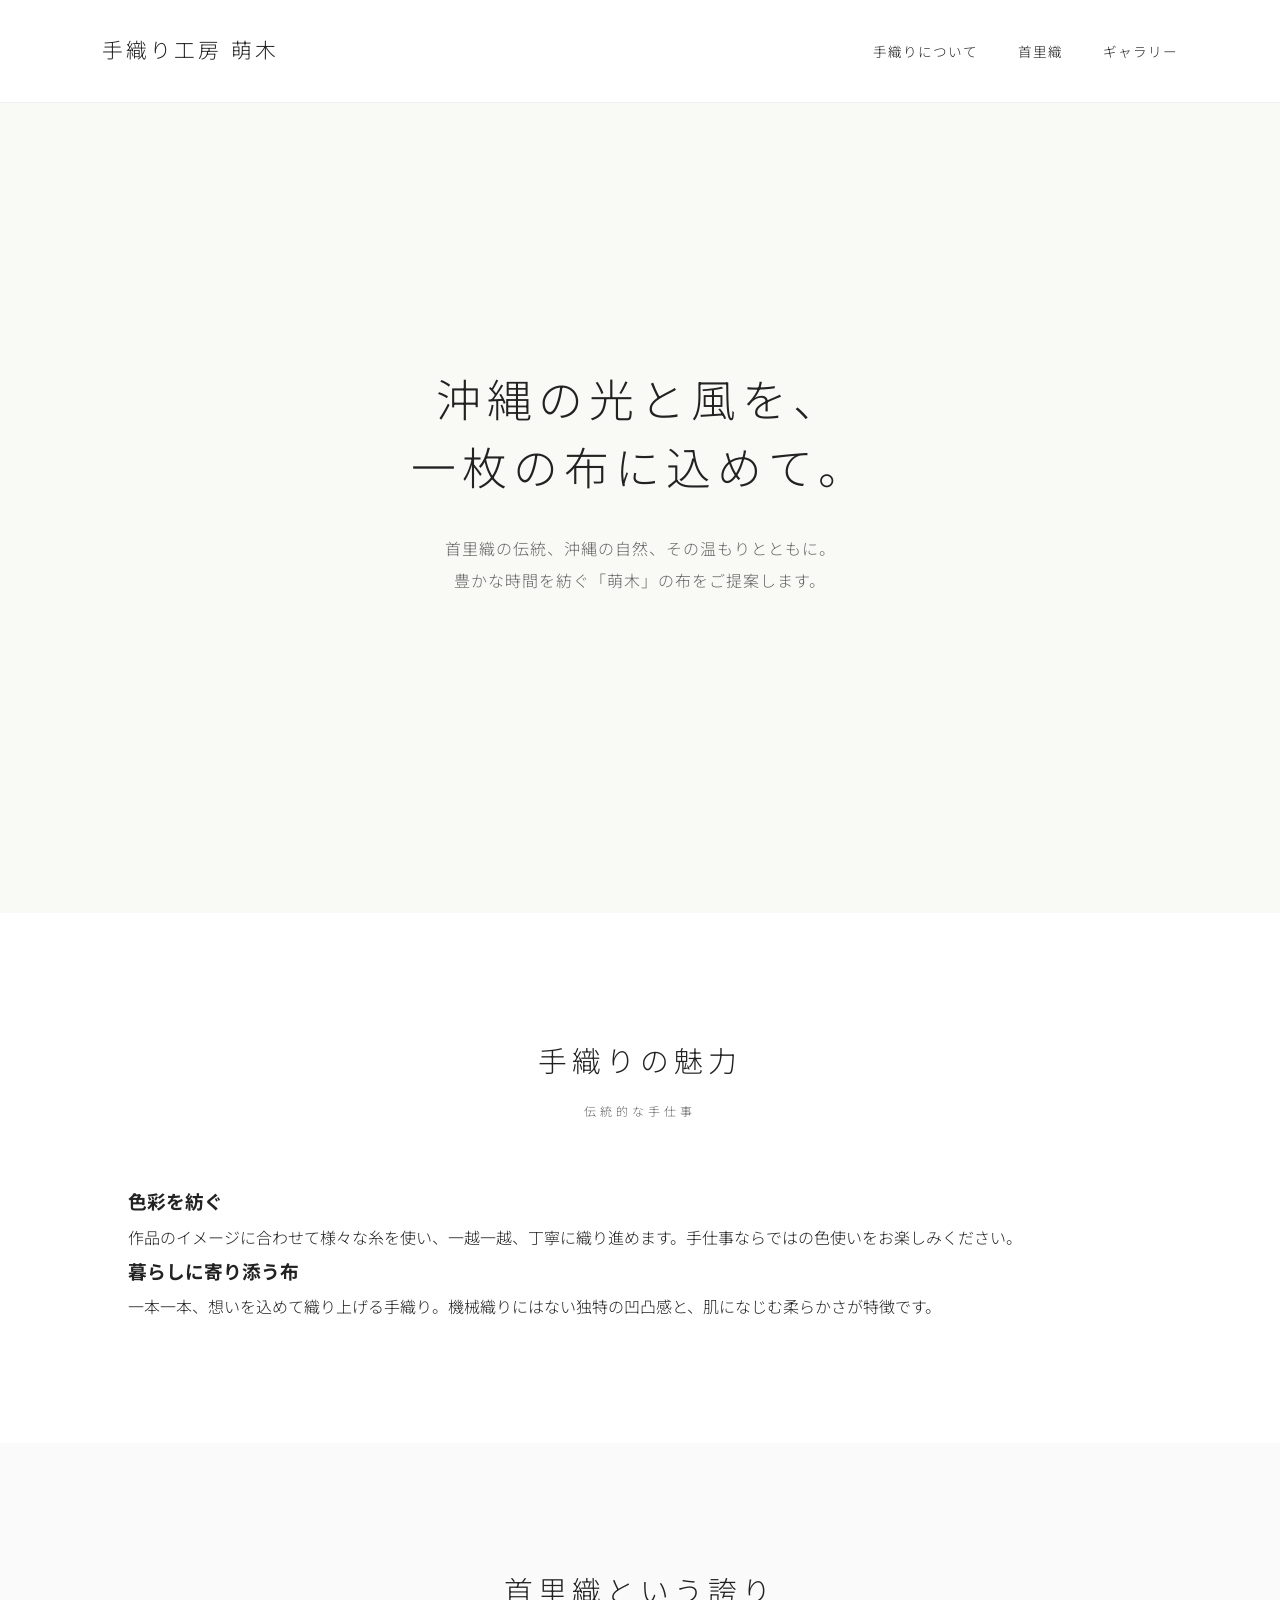
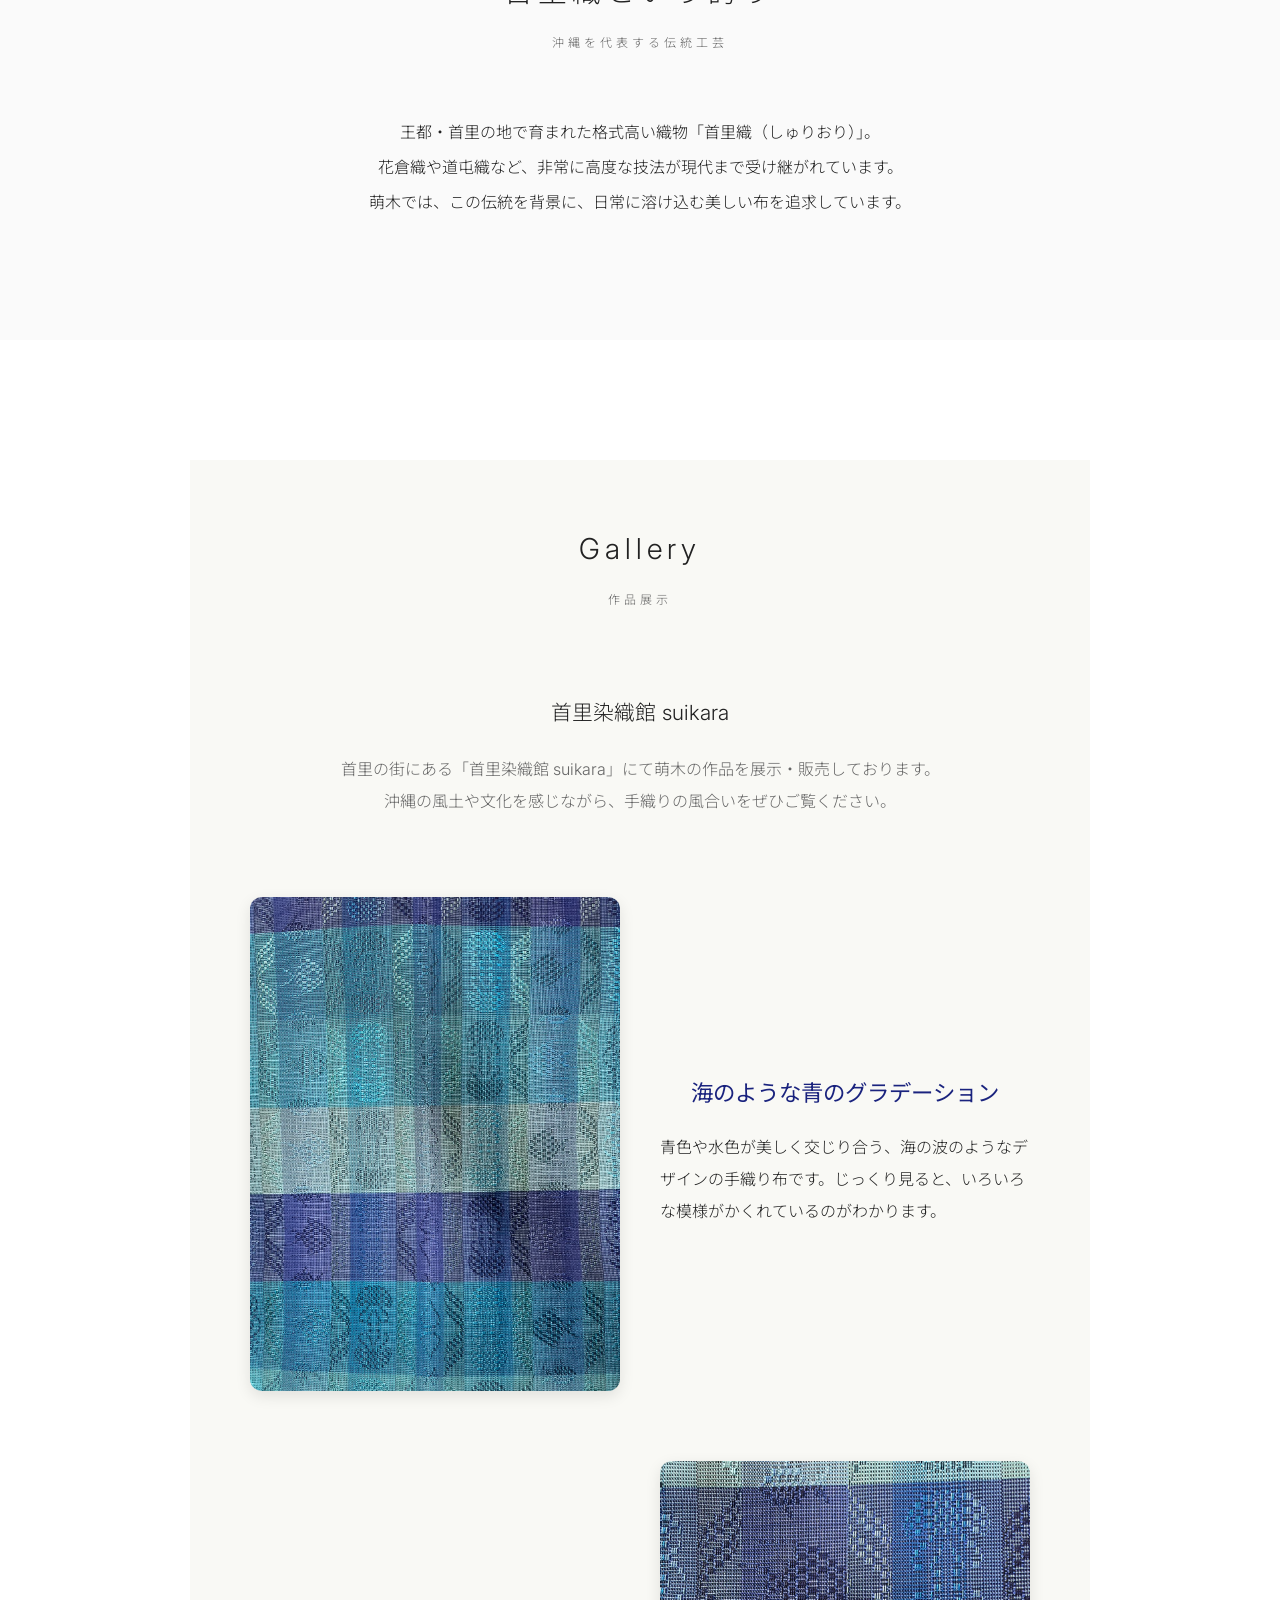
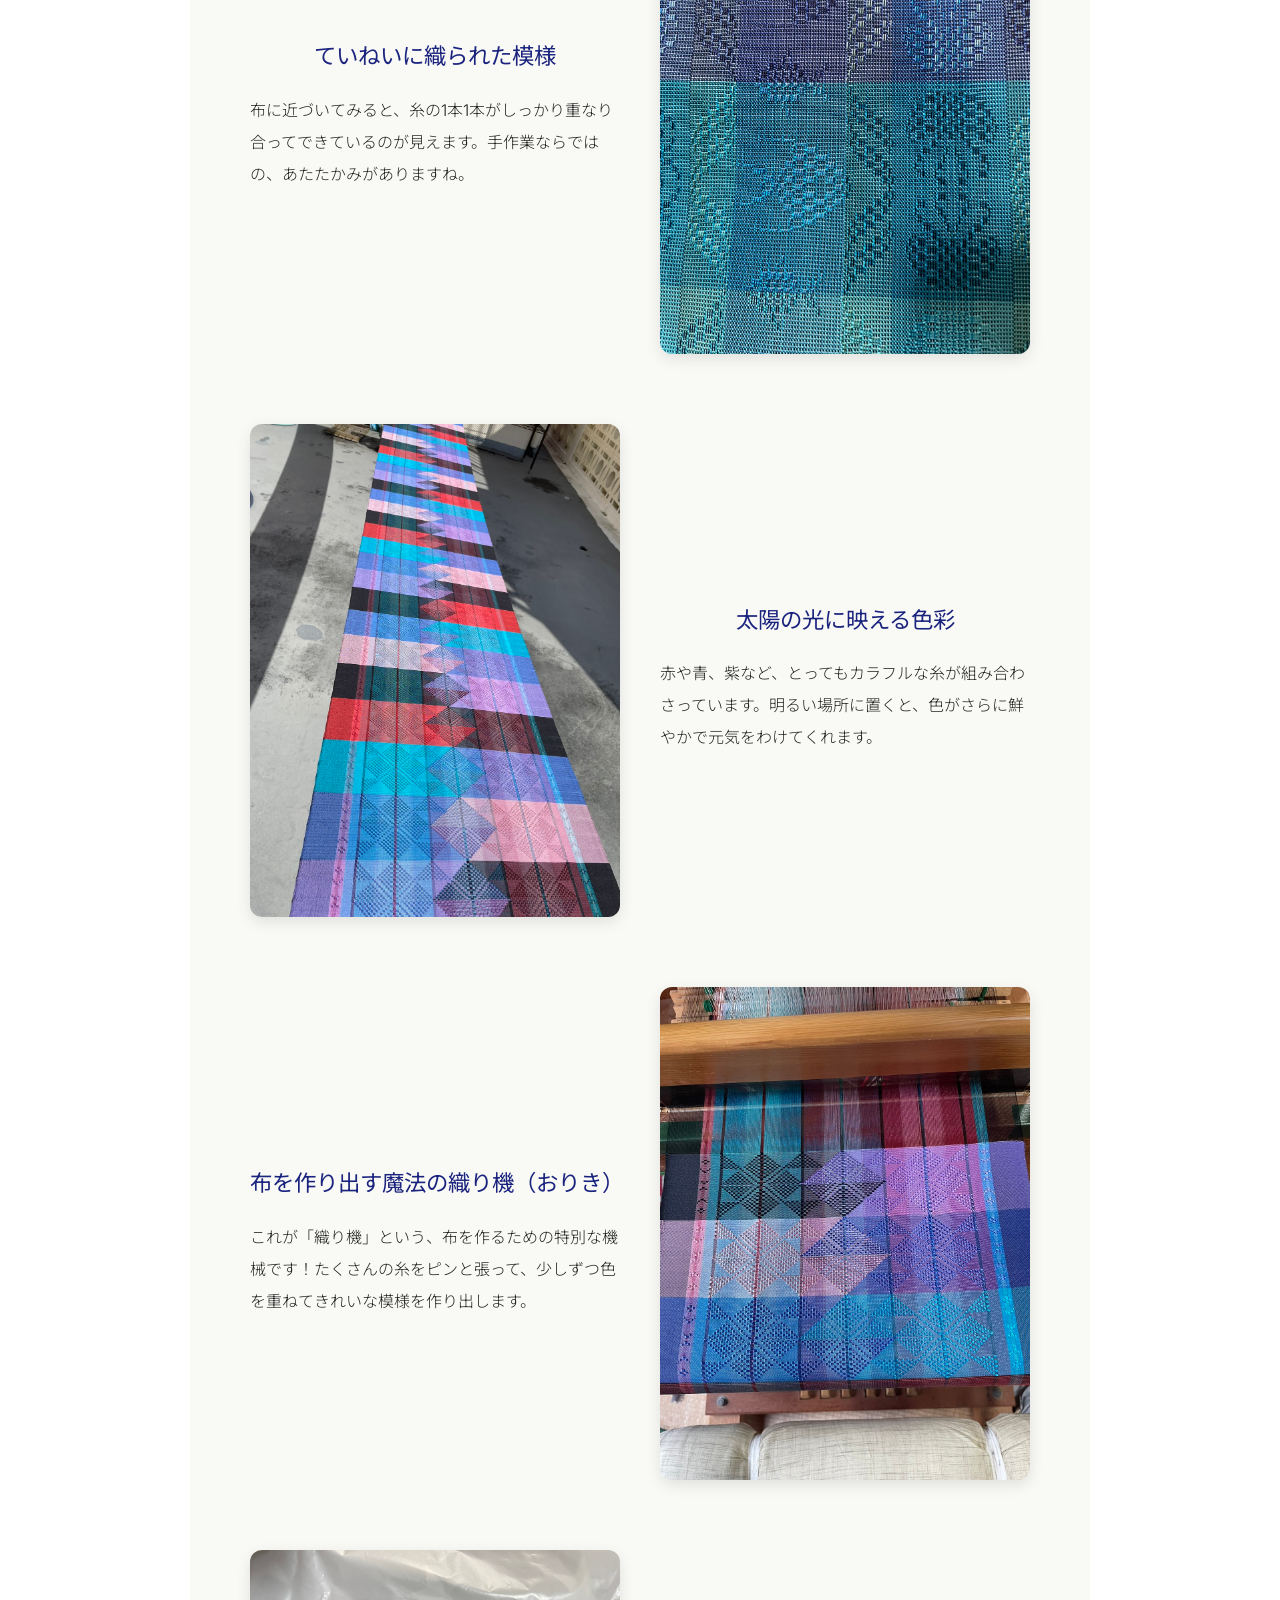
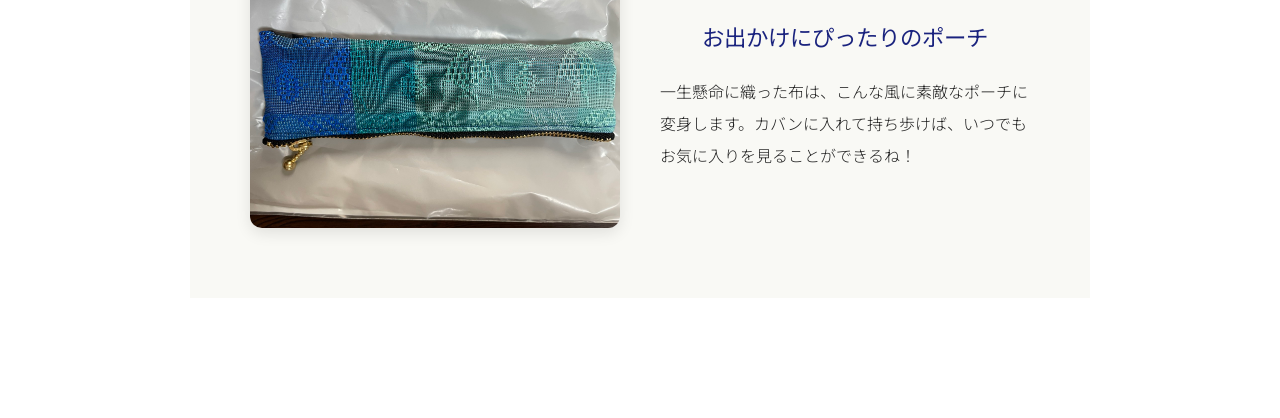
==== index.html @ 2a78a4dc "first commit" ====
<!DOCTYPE html>
<html lang="ja">
<head>
    <meta charset="UTF-8">
    <meta name="viewport" content="width=device-width, initial-scale=1.0">
    <title>手織り工房萌木 | 首里織の伝統を、現代の暮らしへ</title>
    <!-- Google Fonts からオシャレなフォントを読み込んでいます -->
    <link href="https://fonts.googleapis.com/css2?family=Inter:wght@300;400&family=Noto+Sans+JP:wght@300;400&display=swap" rel="stylesheet">
    <!-- デザインを決める CSS ファイルを読み込んでいます -->
    <link rel="stylesheet" href="style.css">
</head>
<body>

    <!-- ヘッダー：ロゴとナビゲーションメニュー -->
    <header>
        <div class="logo">手織り工房 萌木</div>
        <nav>
            <ul>
                <li><a href="#about">手織りについて</a></li>
                <li><a href="#techniques">首里織</a></li>
                <li><a href="#shop">ギャラリー</a></li>
            </ul>
        </nav>
    </header>

    <main>
        <!-- ヒーローエリア：トップの見せ場です -->
        <section class="hero">
            <div class="hero-content fade-in">
                <h1>沖縄の光と風を、<br>一枚の布に込めて。</h1>
                <p>首里織の伝統、沖縄の自然、その温もりとともに。<br>
                   豊かな時間を紡ぐ「萌木」の布をご提案します。</p>

            </div>
        </section>

        <!-- 手織りの魅力についてのセクション -->
        <section id="about" class="about">
            <h2 class="fade-in">手織りの魅力</h2>
            <p class="subtitle fade-in">伝統的な手仕事</p>
            <div class="about-grid fade-in">
                <div class="about-item">
                    <h3>色彩を紡ぐ</h3>
                    <p>作品のイメージに合わせて様々な糸を使い、一越一越、丁寧に織り進めます。手仕事ならではの色使いをお楽しみください。</p>
                </div>
                <div class="about-item">
                    <h3>暮らしに寄り添う布</h3>
                    <p>一本一本、想いを込めて織り上げる手織り。機械織りにはない独特の凹凸感と、肌になじむ柔らかさが特徴です。</p>
                </div>
            </div>
        </section>

        <!-- 首里織（しゅりおり）についての紹介 -->
        <section id="techniques" class="techniques">
            <div class="tech-content fade-in">
                <h2>首里織という誇り</h2>
                <p class="subtitle">沖縄を代表する伝統工芸</p>
                <div class="tech-desc">
                    <p>王都・首里の地で育まれた格式高い織物「首里織（しゅりおり）」。<br>
                       花倉織や道屯織など、非常に高度な技法が現代まで受け継がれています。<br>
                       萌木では、この伝統を背景に、日常に溶け込む美しい布を追求しています。</p>
                </div>
            </div>
        </section>

        <!-- 展示紹介（suikara の案内） -->
        <section id="shop" class="shop">
            <div class="shop-card">
                <h2 class="fade-in">Gallery</h2>
                <p class="subtitle fade-in">作品展示</p>
                <div class="shop-simple fade-in">
                    <h3>首里染織館 suikara</h3>
                    <p>首里の街にある「首里染織館 suikara」にて萌木の作品を展示・販売しております。沖縄の風土や文化を感じながら、手織りの風合いをぜひご覧ください。</p>
                </div>
                
                <!-- ここからが市松模様（互い違い）の写真と文章のコーナーです -->
                <div class="checker-gallery">
                    
                    <!-- 1つ目：写真が左、文章が右 -->
                    <div class="checker-row fade-in">
                        <div class="checker-img">
                            <img src="images/photo1.jpg" alt="青と紫の手織りの布">
                        </div>
                        <div class="checker-text">
                            <h3>海のような青のグラデーション</h3>
                            <p>青色や水色が美しく交じり合う、海の波のようなデザインの手織り布です。じっくり見ると、いろいろな模様がかくれているのがわかります。</p>
                        </div>
                    </div>

                    <!-- 2つ目：文章が左、写真が右 -->
                    <div class="checker-row reverse fade-in">
                        <div class="checker-img">
                            <img src="images/photo2.jpg" alt="丁寧に織られた青い布の模様">
                        </div>
                        <div class="checker-text">
                            <h3>ていねいに織られた模様</h3>
                            <p>布に近づいてみると、糸の1本1本がしっかり重なり合ってできているのが見えます。手作業ならではの、あたたかみがありますね。</p>
                        </div>
                    </div>

                    <!-- 3つ目：写真が左、文章が右 -->
                    <div class="checker-row fade-in">
                        <div class="checker-img">
                            <img src="images/photo3.jpg" alt="カラフルな手織りの布">
                        </div>
                        <div class="checker-text">
                            <h3>太陽の光に映える色彩</h3>
                            <p>赤や青、紫など、とってもカラフルな糸が組み合わさっています。明るい場所に置くと、色がさらに鮮やかで元気をわけてくれます。</p>
                        </div>
                    </div>

                    <!-- 4つ目：文章が左、写真が右 -->
                    <div class="checker-row reverse fade-in">
                        <div class="checker-img">
                            <img src="images/photo4.jpg" alt="織り機で布を織る様子">
                        </div>
                        <div class="checker-text">
                            <h3>布を作り出す魔法の織り機（おりき）</h3>
                            <p>これが「織り機」という、布を作るための特別な機械です！たくさんの糸をピンと張って、少しずつ色を重ねてきれいな模様を作り出します。</p>
                        </div>
                    </div>

                    <!-- 5つ目：写真が左、文章が右 -->
                    <div class="checker-row fade-in">
                        <div class="checker-img">
                            <img src="images/photo5.jpg" alt="手織り布で作ったポーチ">
                        </div>
                        <div class="checker-text">
                            <h3>お出かけにぴったりのポーチ</h3>
                            <p>一生懸命に織った布は、こんな風に素敵なポーチに変身します。カバンに入れて持ち歩けば、いつでもお気に入りを見ることができるね！</p>
                        </div>
                    </div>

                </div>
            </div>
        </section>


    </main>

    <!-- スクロールしたときにフワッと出すための魔法のプログラム -->
    <script>
        // ページが読み込まれたら準備スタート
        document.addEventListener('DOMContentLoaded', function() {
            // フワッと出したいものを全部探しておく
            const fadeElements = document.querySelectorAll('.fade-in');

            // 画面の中に入ってきたかどうかを見張る「監視係（かんしがかり）」を作ります
            const observer = new IntersectionObserver((entries) => {
                entries.forEach(entry => {
                    // もし画面の中に入ってきたら
                    if (entry.isIntersecting) {
                        // 「is-visible（見えたよ！）」という目印をつけます
                        entry.target.classList.add('is-visible');
                        // 一度見えたら、もう監視しなくていいのでお休みにします
                        observer.unobserve(entry.target);
                    }
                });
            }, {
                // 画面の下から少し顔を出したくらいでフワッと出るように調整しています
                threshold: 0.1,
                rootMargin: "0px 0px -50px 0px"
            });

            // 探しておいたフワッと出したいもの全部に、監視係をつけます
            fadeElements.forEach(element => {
                observer.observe(element);
            });
        });
    </script>
</body>
</html>
---- style.css ----
/* 
   style.css: デザインを決めるファイルです。
*/

:root {
    --primary-white: #ffffff;
    --sand-beige: #f9f9f5;
    --accent-indigo: #1a237e;
    --text-main: #222222;
    --text-light: #666666;
}

* {
    margin: 0;
    padding: 0;
    box-sizing: border-box;
}

body {
    font-family: 'Inter', 'Noto Sans JP', sans-serif;
    font-weight: 300;
    line-height: 2.0;
    color: var(--text-main);
    background-color: var(--primary-white);
}

/* ヘッダー */
header {
    display: flex;
    justify-content: space-between;
    align-items: center;
    padding: 30px 8%;
    position: sticky;
    top: 0;
    background-color: rgba(255, 255, 255, 0.95);
    backdrop-filter: blur(15px);
    z-index: 100;
    border-bottom: 1px solid #f0f0f0;
}

.logo {
    font-size: 1.3rem;
    font-weight: 300;
    letter-spacing: 3px;
    color: var(--text-main);
}

nav ul {
    display: flex;
    list-style: none;
}

nav ul li {
    margin-left: 40px;
}

nav ul li a {
    text-decoration: none;
    color: var(--text-main);
    font-size: 0.85rem;
    letter-spacing: 1px;
    transition: all 0.3s;
}

nav ul li a:hover {
    color: var(--accent-indigo);
    opacity: 0.6;
}

/* 各セクション */
section {
    padding: 120px 10%;
}

h2 {
    font-size: 1.8rem;
    text-align: center;
    font-weight: 300;
    letter-spacing: 5px;
    margin-bottom: 10px;
}

.subtitle {
    text-align: center;
    color: var(--text-light);
    font-size: 0.75rem;
    text-transform: uppercase;
    letter-spacing: 4px;
    margin-bottom: 60px;
}

/* ヒーローエリア */
.hero {
    height: 90vh;
    display: flex;
    align-items: center;
    justify-content: center;
    background-color: var(--sand-beige);
    text-align: center;
}

.hero h1 {
    font-size: 2.8rem;
    font-weight: 300;
    margin-bottom: 30px;
    letter-spacing: 6px;
    line-height: 1.5;
}

.hero p {
    font-size: 1rem;
    color: var(--text-light);
    margin-bottom: 50px;
    letter-spacing: 1px;
}

.btn {
    display: inline-block;
    padding: 15px 40px;
    border: 1px solid var(--text-main);
    color: var(--text-main);
    text-decoration: none;
    font-size: 0.8rem;
    letter-spacing: 2px;
    transition: all 0.4s;
}

.btn:hover {
    background-color: var(--text-main);
    color: white;
}

/* 首里織コーナー */
.techniques {
    background-color: #fafafa;
    text-align: center;
}

.tech-desc {
    max-width: 800px;
    margin: 0 auto;
    font-size: 1rem;
    line-height: 2.2;
}

/* ショップコーナー（シンプル版） */
.shop-card {
    background-color: var(--sand-beige);
    padding: 60px;
    text-align: center;
    max-width: 900px;
    margin: 0 auto; /* 中央寄せにします */
}

.shop-simple {
    margin-top: 30px;
    padding: 20px;
}

.shop-simple h3 {
    font-weight: 300;
    margin-bottom: 20px;
    font-size: 1.3rem;
}

.shop-simple p {
    font-size: 1rem;
    color: var(--text-light);
    max-width: 600px;
    margin: 0 auto;
}

/* 市松模様（互い違い）ギャラリーのルール */
.checker-gallery {
    display: flex;
    flex-direction: column; /* 縦に並べていきます */
    gap: 60px; /* それぞれの段の間に広めのすき間をあけます */
    margin-top: 60px;
}

/* 1段（写真と文章のセット）のルール */
.checker-row {
    display: flex;
    align-items: center; /* 高さを真ん中にそろえます */
    gap: 40px; /* 写真と文章の間のすき間です */
}

/* 逆向き（文章が左、写真が右）にするルール */
.checker-row.reverse {
    flex-direction: row-reverse;
}

/* 写真と文章を入れる箱の大きさ（半分ずつ） */
.checker-img, .checker-text {
    flex: 1; 
}

/* 写真自体のルール */
.checker-img img {
    width: 100%; /* 箱の幅いっぱいに広げます */
    height: auto;
    border-radius: 12px; /* 少し丸みをつけて優しい感じにします */
    box-shadow: 0 5px 15px rgba(0,0,0,0.1); /* ふんわりとした影をつけます */
    /* ※大きく動くアクションはやめて、落ち着いた見た目にしました */
}

/* 文章のタイトルのルール */
.checker-text h3 {
    font-size: 1.4rem;
    font-weight: 400;
    margin-bottom: 15px;
    color: var(--accent-indigo); /* タイトルは少し青色にします */
}

/* 文章の中身のルール */
.checker-text p {
    font-size: 1rem;
    line-height: 2.0; /* 行と行の間を広くして読みやすくします */
    text-align: left; /* 文章を左側にきちんとそろえます */
}

/* レスポンシブ設計 */
@media screen and (max-width: 768px) {
    header {
        padding: 20px;
        flex-direction: column;
    }

    nav ul {
        margin-top: 15px;
    }

    nav ul li {
        margin: 0 10px;
    }

    .hero h1 {
        font-size: 1.8rem;
    }

    section {
        padding: 70px 5%;
    }

    /* スマホ画面では横並びをやめて、縦一列に並べ直します */
    .checker-row, .checker-row.reverse {
        flex-direction: column;
        gap: 20px;
    }
}

/* フッター */
footer {
    text-align: center;
    padding: 60px;
    font-size: 0.75rem;
    letter-spacing: 1px;
    color: var(--text-light);
    border-top: 1px solid #f0f0f0;
}

/* =========================================
   フワッと出てくる魔法のルール
========================================= */
.fade-in {
    opacity: 0; /* 最初は透明（見えない状態）にしておきます */
    transform: translateY(30px); /* 少し下の方にずらしておきます */
    transition: opacity 0.5s ease-out, transform 0.5s ease-out; /* 0.5秒かけてスッと変化させるルールです */
}

/* 画面に入って「見えたよ！」の目印がついたときのルール */
.fade-in.is-visible {
    opacity: 1; /* はっきりと見えるようにします */
    transform: translateY(0); /* 元の正しい位置に戻します */
}
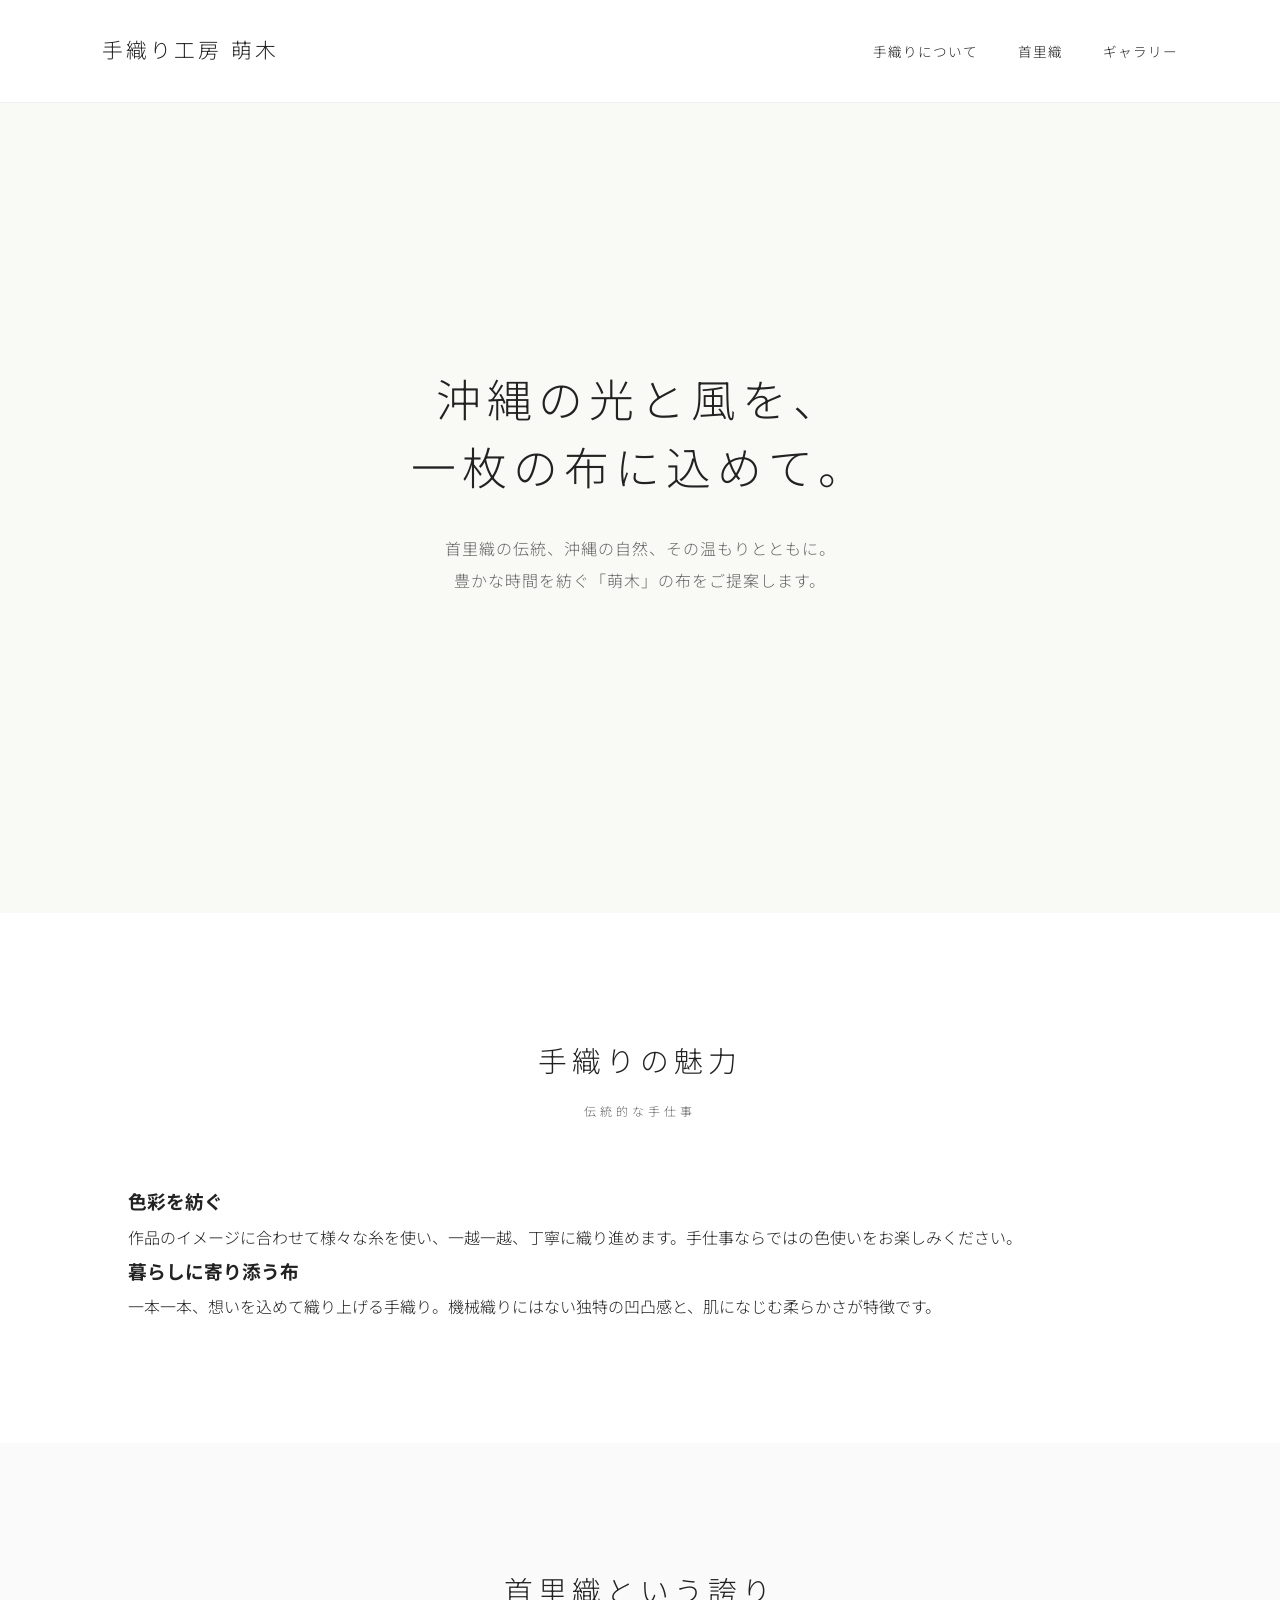
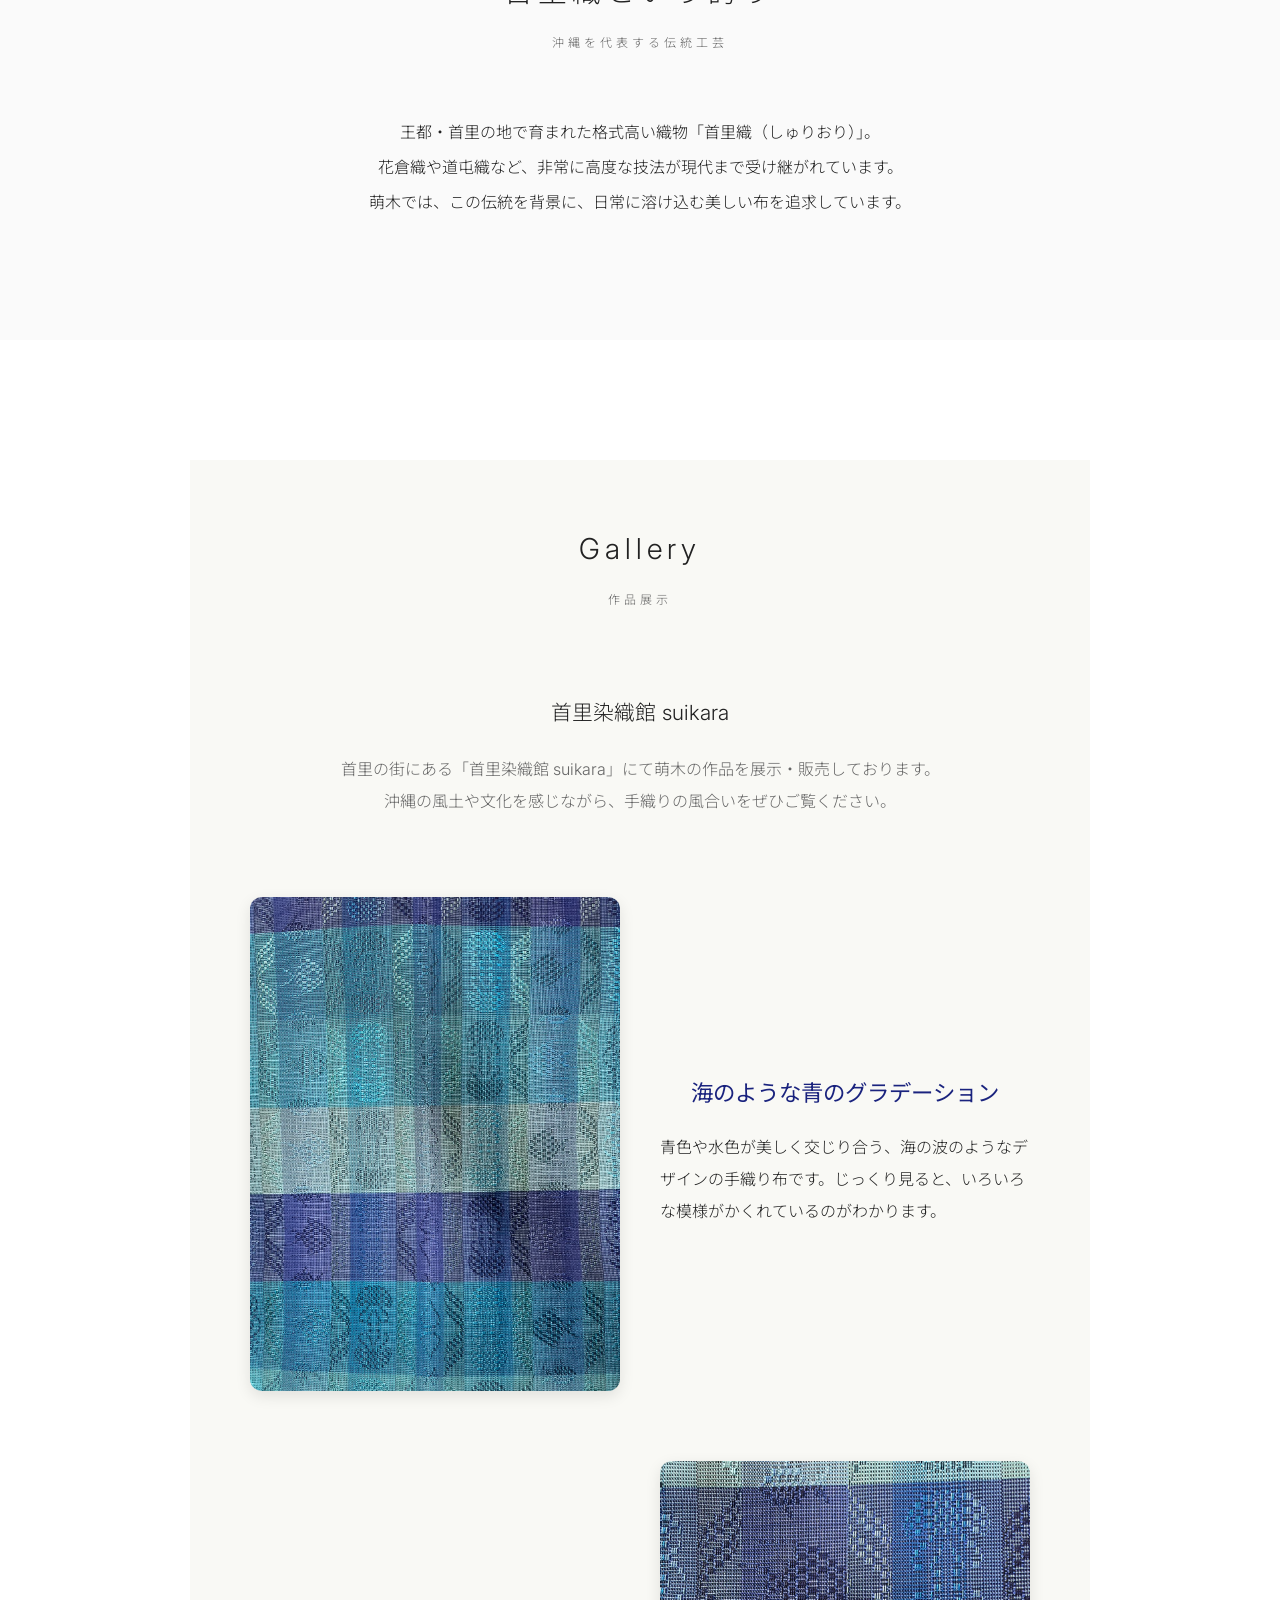
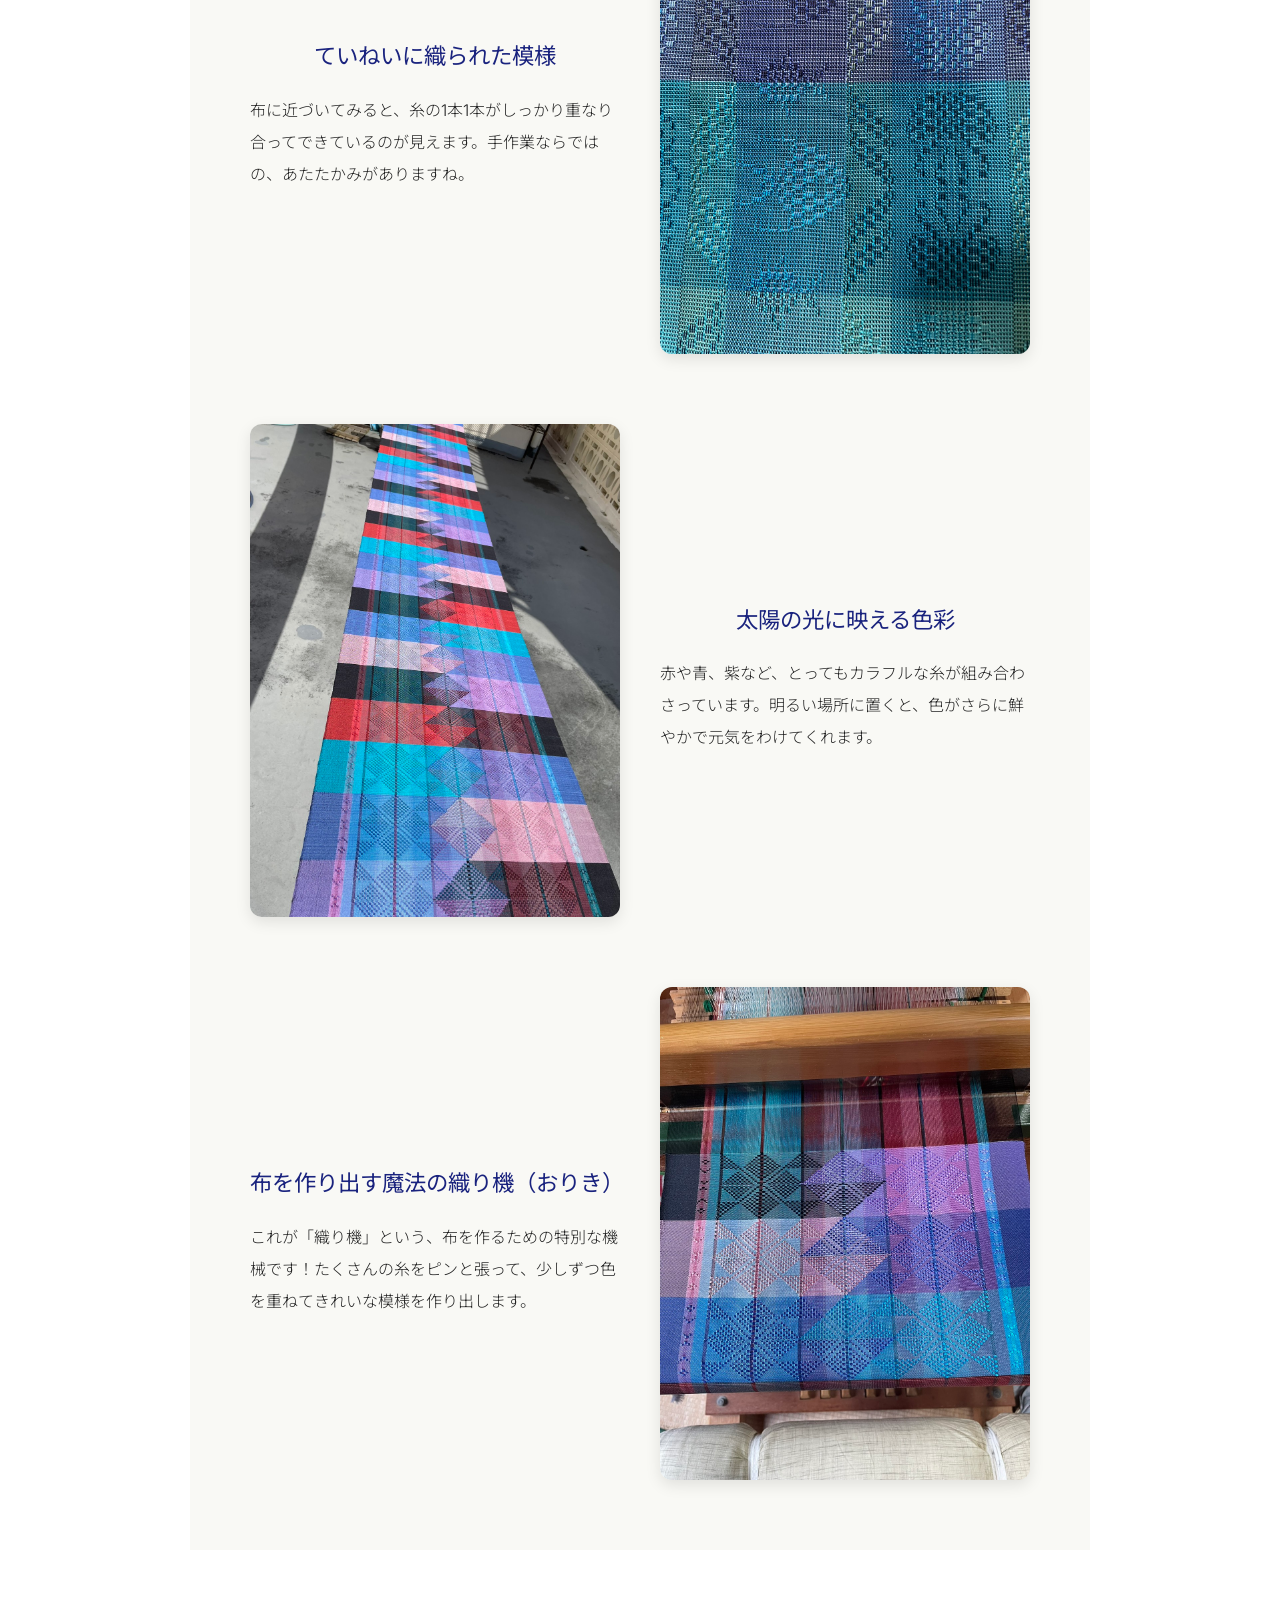
==== commit 7f810547: "a" ====
--- a/index.html
+++ b/index.html
@@ -119,22 +119,9 @@
                             <p>これが「織り機」という、布を作るための特別な機械です！たくさんの糸をピンと張って、少しずつ色を重ねてきれいな模様を作り出します。</p>
                         </div>
                     </div>
-
-                    <!-- 5つ目：写真が左、文章が右 -->
-                    <div class="checker-row fade-in">
-                        <div class="checker-img">
-                            <img src="images/photo5.jpg" alt="手織り布で作ったポーチ">
-                        </div>
-                        <div class="checker-text">
-                            <h3>お出かけにぴったりのポーチ</h3>
-                            <p>一生懸命に織った布は、こんな風に素敵なポーチに変身します。カバンに入れて持ち歩けば、いつでもお気に入りを見ることができるね！</p>
-                        </div>
-                    </div>
-
                 </div>
             </div>
         </section>
-
 
     </main>
 
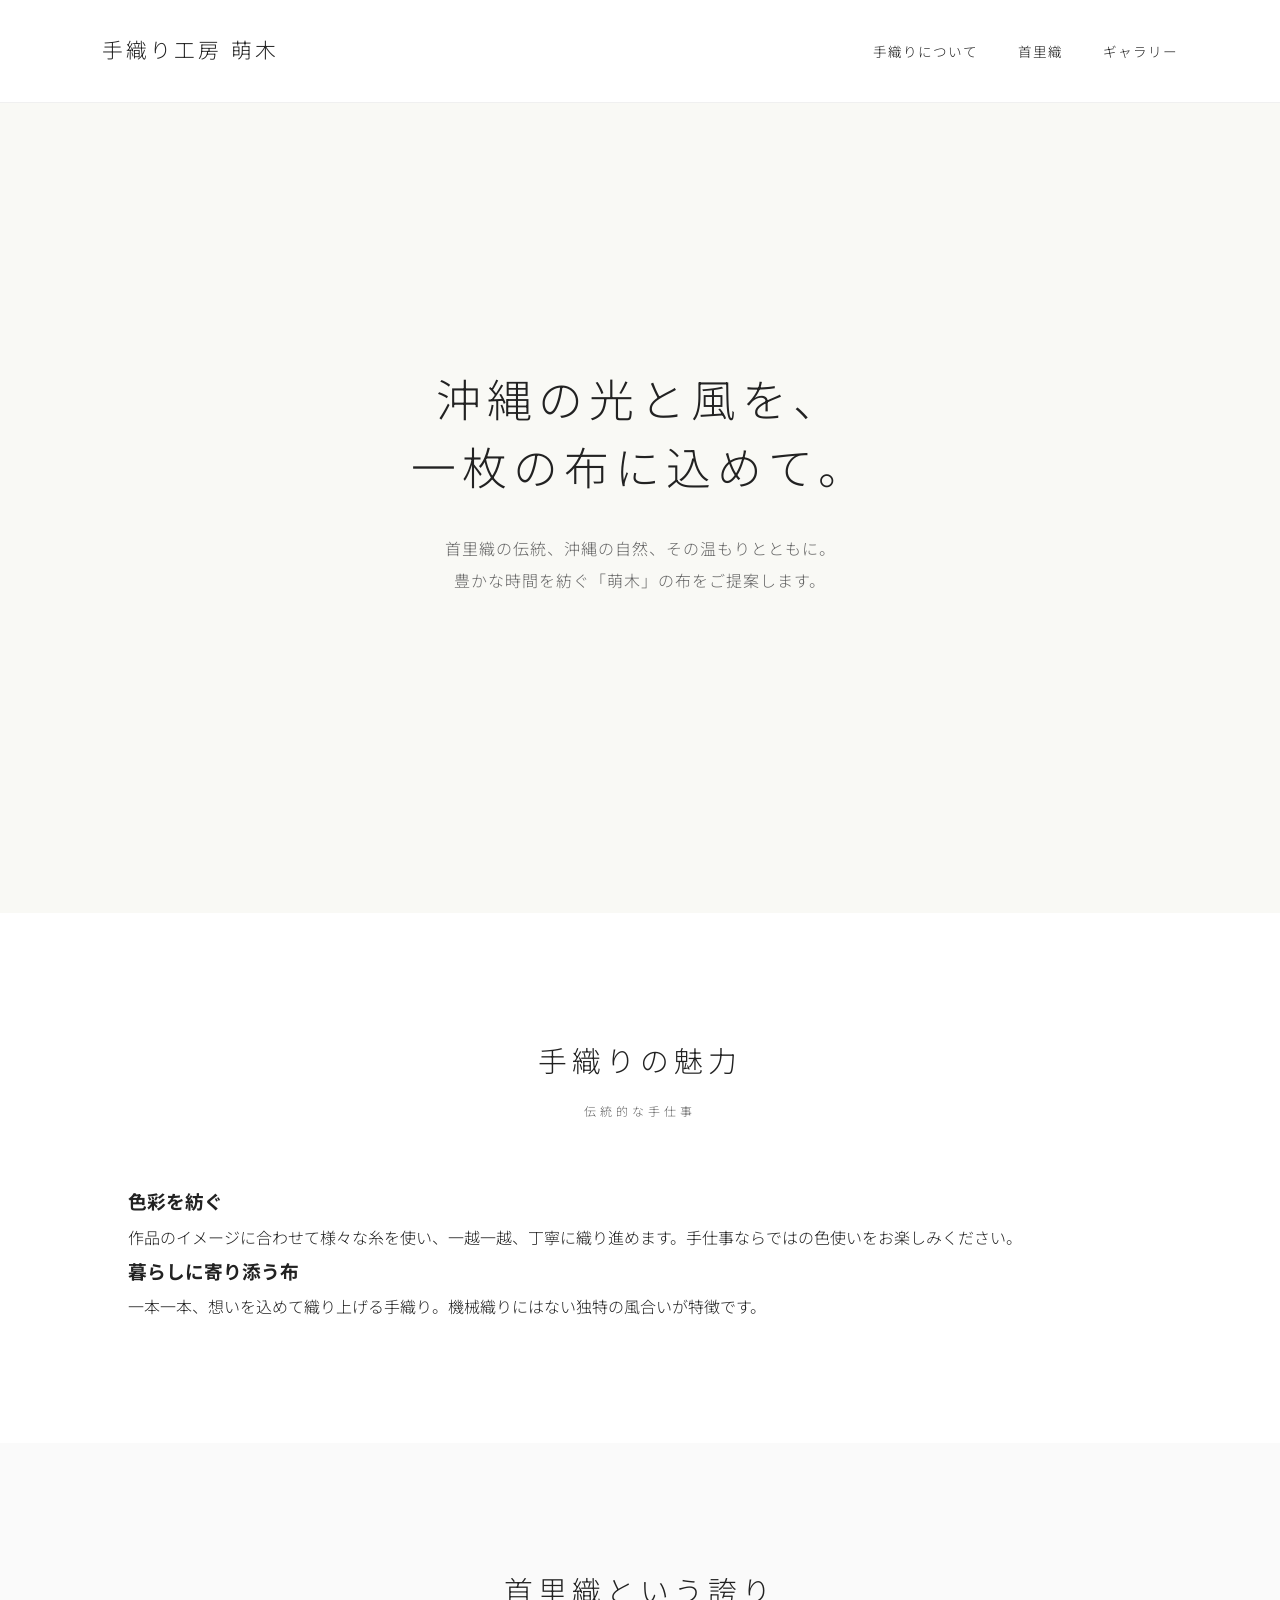
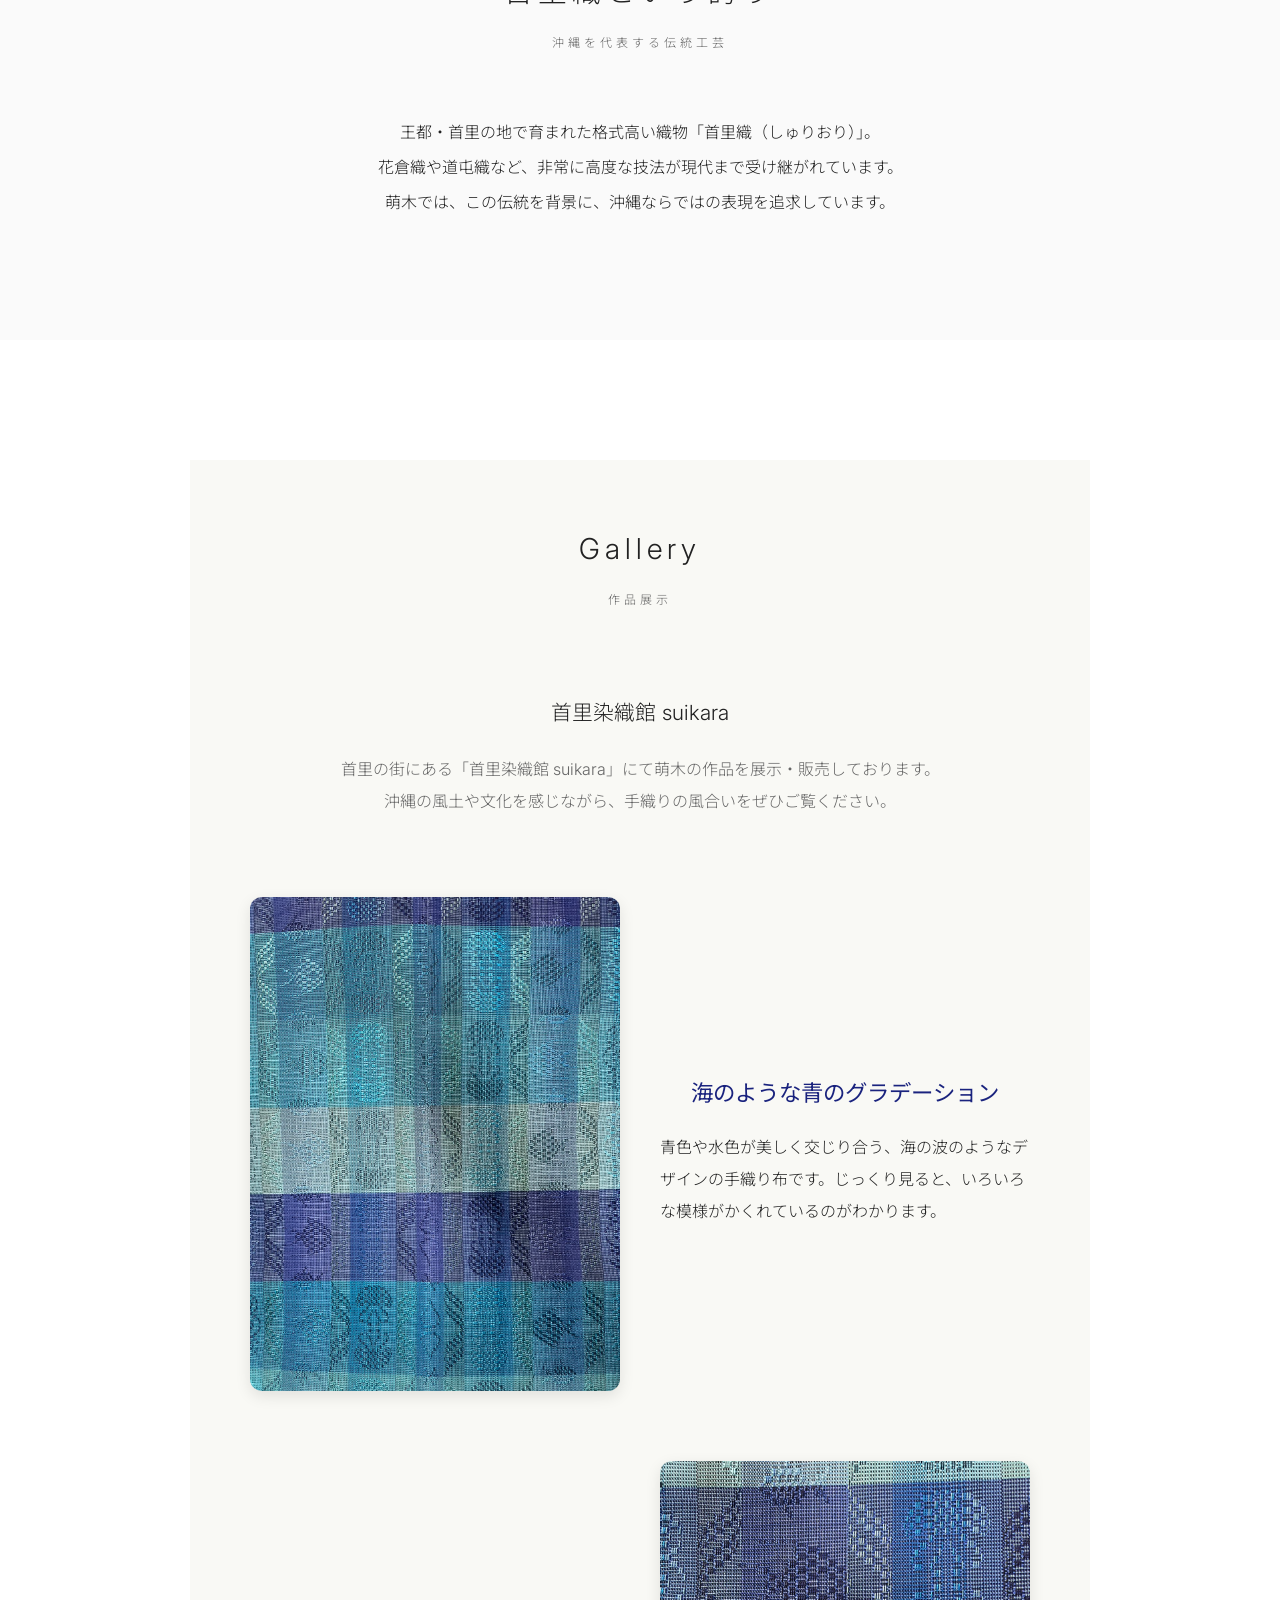
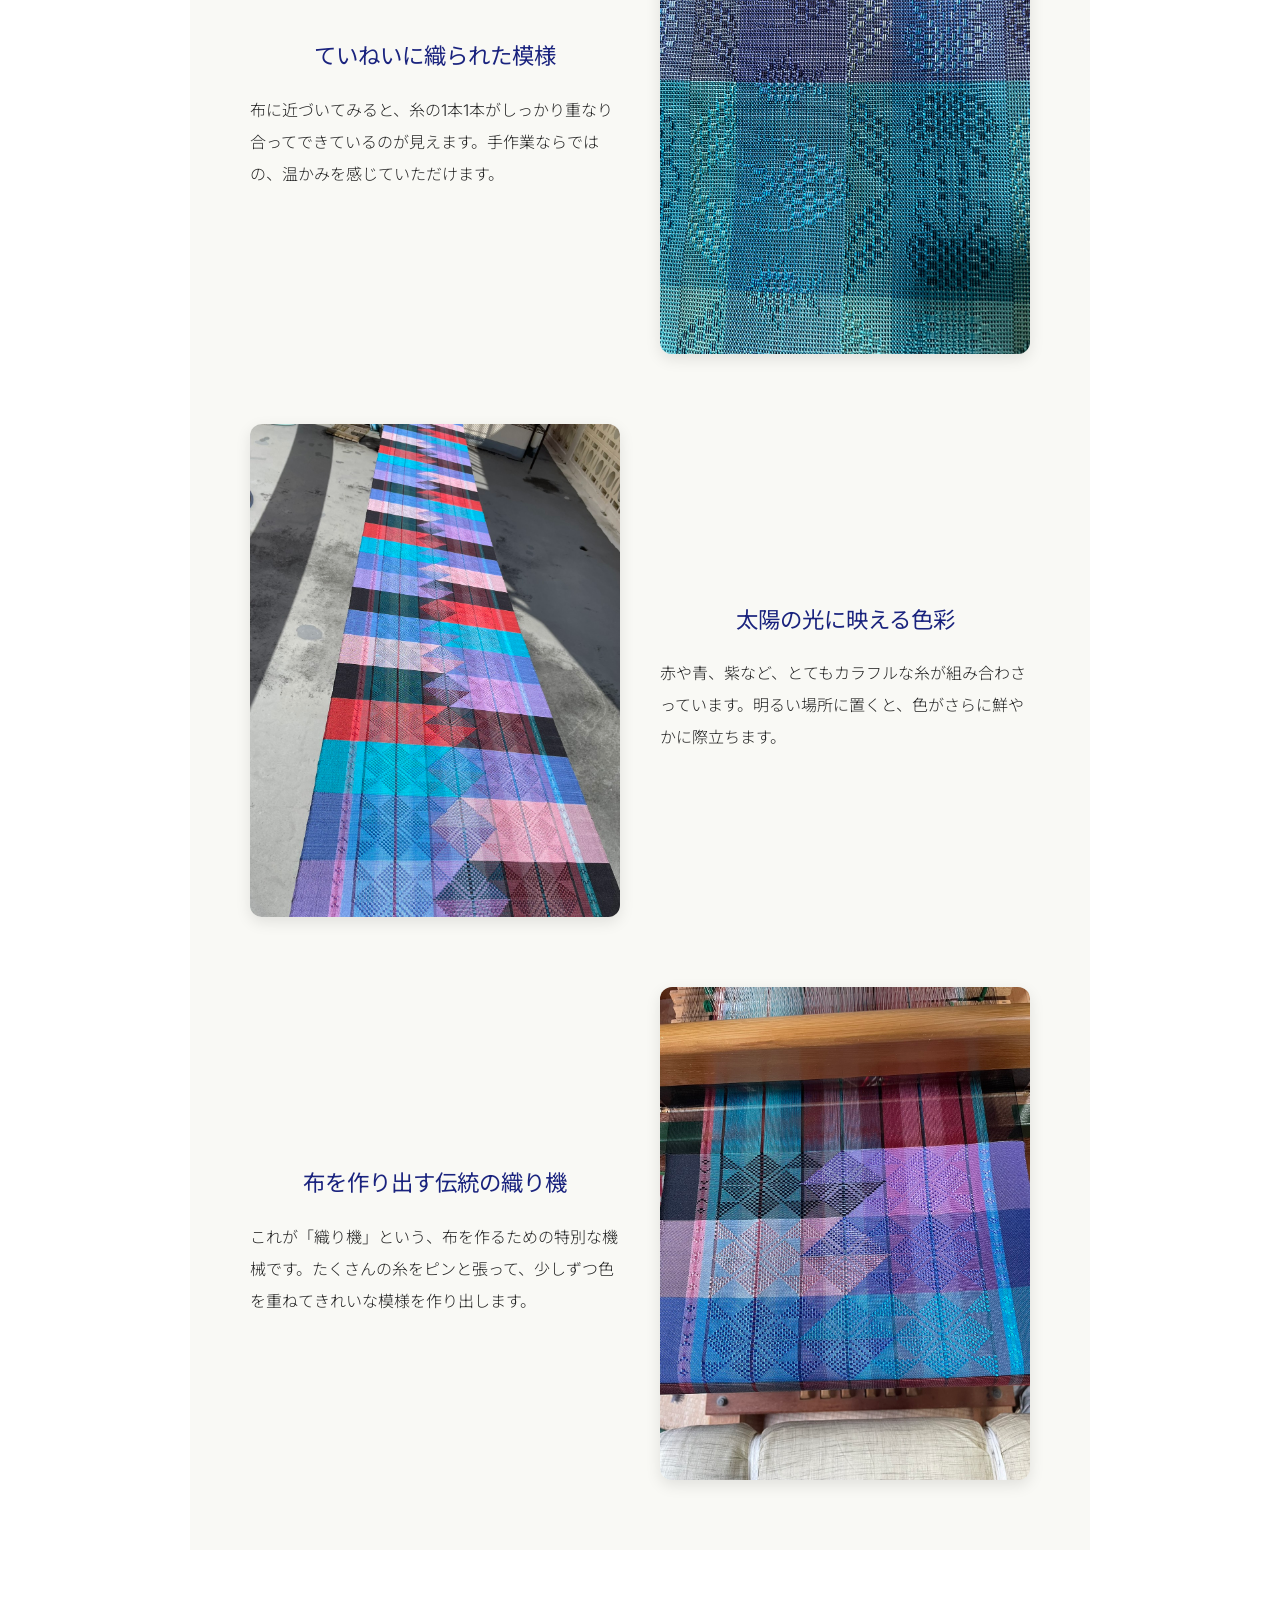
==== commit f6e04616: "文章の変更" ====
--- a/index.html
+++ b/index.html
@@ -1,14 +1,18 @@
 <!DOCTYPE html>
 <html lang="ja">
+
 <head>
     <meta charset="UTF-8">
     <meta name="viewport" content="width=device-width, initial-scale=1.0">
     <title>手織り工房萌木 | 首里織の伝統を、現代の暮らしへ</title>
     <!-- Google Fonts からオシャレなフォントを読み込んでいます -->
-    <link href="https://fonts.googleapis.com/css2?family=Inter:wght@300;400&family=Noto+Sans+JP:wght@300;400&display=swap" rel="stylesheet">
+    <link
+        href="https://fonts.googleapis.com/css2?family=Inter:wght@300;400&family=Noto+Sans+JP:wght@300;400&display=swap"
+        rel="stylesheet">
     <!-- デザインを決める CSS ファイルを読み込んでいます -->
     <link rel="stylesheet" href="style.css">
 </head>
+
 <body>
 
     <!-- ヘッダー：ロゴとナビゲーションメニュー -->
@@ -29,7 +33,7 @@
             <div class="hero-content fade-in">
                 <h1>沖縄の光と風を、<br>一枚の布に込めて。</h1>
                 <p>首里織の伝統、沖縄の自然、その温もりとともに。<br>
-                   豊かな時間を紡ぐ「萌木」の布をご提案します。</p>
+                    豊かな時間を紡ぐ「萌木」の布をご提案します。</p>
 
             </div>
         </section>
@@ -45,7 +49,7 @@
                 </div>
                 <div class="about-item">
                     <h3>暮らしに寄り添う布</h3>
-                    <p>一本一本、想いを込めて織り上げる手織り。機械織りにはない独特の凹凸感と、肌になじむ柔らかさが特徴です。</p>
+                    <p>一本一本、想いを込めて織り上げる手織り。機械織りにはない独特の風合いが特徴です。</p>
                 </div>
             </div>
         </section>
@@ -57,8 +61,8 @@
                 <p class="subtitle">沖縄を代表する伝統工芸</p>
                 <div class="tech-desc">
                     <p>王都・首里の地で育まれた格式高い織物「首里織（しゅりおり）」。<br>
-                       花倉織や道屯織など、非常に高度な技法が現代まで受け継がれています。<br>
-                       萌木では、この伝統を背景に、日常に溶け込む美しい布を追求しています。</p>
+                        花倉織や道屯織など、非常に高度な技法が現代まで受け継がれています。<br>
+                        萌木では、この伝統を背景に、沖縄ならではの表現を追求しています。</p>
                 </div>
             </div>
         </section>
@@ -72,10 +76,10 @@
                     <h3>首里染織館 suikara</h3>
                     <p>首里の街にある「首里染織館 suikara」にて萌木の作品を展示・販売しております。沖縄の風土や文化を感じながら、手織りの風合いをぜひご覧ください。</p>
                 </div>
-                
+
                 <!-- ここからが市松模様（互い違い）の写真と文章のコーナーです -->
                 <div class="checker-gallery">
-                    
+
                     <!-- 1つ目：写真が左、文章が右 -->
                     <div class="checker-row fade-in">
                         <div class="checker-img">
@@ -94,7 +98,7 @@
                         </div>
                         <div class="checker-text">
                             <h3>ていねいに織られた模様</h3>
-                            <p>布に近づいてみると、糸の1本1本がしっかり重なり合ってできているのが見えます。手作業ならではの、あたたかみがありますね。</p>
+                            <p>布に近づいてみると、糸の1本1本がしっかり重なり合ってできているのが見えます。手作業ならではの、温かみを感じていただけます。</p>
                         </div>
                     </div>
 
@@ -105,7 +109,7 @@
                         </div>
                         <div class="checker-text">
                             <h3>太陽の光に映える色彩</h3>
-                            <p>赤や青、紫など、とってもカラフルな糸が組み合わさっています。明るい場所に置くと、色がさらに鮮やかで元気をわけてくれます。</p>
+                            <p>赤や青、紫など、とてもカラフルな糸が組み合わさっています。明るい場所に置くと、色がさらに鮮やかに際立ちます。</p>
                         </div>
                     </div>
 
@@ -115,20 +119,25 @@
                             <img src="images/photo4.jpg" alt="織り機で布を織る様子">
                         </div>
                         <div class="checker-text">
-                            <h3>布を作り出す魔法の織り機（おりき）</h3>
-                            <p>これが「織り機」という、布を作るための特別な機械です！たくさんの糸をピンと張って、少しずつ色を重ねてきれいな模様を作り出します。</p>
+                            <h3>布を作り出す伝統の織り機</h3>
+                            <p>これが「織り機」という、布を作るための特別な機械です。たくさんの糸をピンと張って、少しずつ色を重ねてきれいな模様を作り出します。</p>
                         </div>
                     </div>
+
+                    <!-- 5つ目：写真が左、文章が右 -->
+
+
                 </div>
             </div>
         </section>
+
 
     </main>
 
     <!-- スクロールしたときにフワッと出すための魔法のプログラム -->
     <script>
         // ページが読み込まれたら準備スタート
-        document.addEventListener('DOMContentLoaded', function() {
+        document.addEventListener('DOMContentLoaded', function () {
             // フワッと出したいものを全部探しておく
             const fadeElements = document.querySelectorAll('.fade-in');
 
@@ -156,4 +165,5 @@
         });
     </script>
 </body>
-</html>
+
+</html>
--- a/style.css
+++ b/style.css
@@ -149,7 +149,8 @@
     padding: 60px;
     text-align: center;
     max-width: 900px;
-    margin: 0 auto; /* 中央寄せにします */
+    margin: 0 auto;
+    /* 中央寄せにします */
 }
 
 .shop-simple {
@@ -173,16 +174,20 @@
 /* 市松模様（互い違い）ギャラリーのルール */
 .checker-gallery {
     display: flex;
-    flex-direction: column; /* 縦に並べていきます */
-    gap: 60px; /* それぞれの段の間に広めのすき間をあけます */
+    flex-direction: column;
+    /* 縦に並べていきます */
+    gap: 60px;
+    /* それぞれの段の間に広めのすき間をあけます */
     margin-top: 60px;
 }
 
 /* 1段（写真と文章のセット）のルール */
 .checker-row {
     display: flex;
-    align-items: center; /* 高さを真ん中にそろえます */
-    gap: 40px; /* 写真と文章の間のすき間です */
+    align-items: center;
+    /* 高さを真ん中にそろえます */
+    gap: 40px;
+    /* 写真と文章の間のすき間です */
 }
 
 /* 逆向き（文章が左、写真が右）にするルール */
@@ -191,16 +196,20 @@
 }
 
 /* 写真と文章を入れる箱の大きさ（半分ずつ） */
-.checker-img, .checker-text {
-    flex: 1; 
+.checker-img,
+.checker-text {
+    flex: 1;
 }
 
 /* 写真自体のルール */
 .checker-img img {
-    width: 100%; /* 箱の幅いっぱいに広げます */
+    width: 100%;
+    /* 箱の幅いっぱいに広げます */
     height: auto;
-    border-radius: 12px; /* 少し丸みをつけて優しい感じにします */
-    box-shadow: 0 5px 15px rgba(0,0,0,0.1); /* ふんわりとした影をつけます */
+    border-radius: 12px;
+    /* 少し丸みをつけて優しい感じにします */
+    box-shadow: 0 5px 15px rgba(0, 0, 0, 0.1);
+    /* ふんわりとした影をつけます */
     /* ※大きく動くアクションはやめて、落ち着いた見た目にしました */
 }
 
@@ -209,14 +218,17 @@
     font-size: 1.4rem;
     font-weight: 400;
     margin-bottom: 15px;
-    color: var(--accent-indigo); /* タイトルは少し青色にします */
+    color: var(--accent-indigo);
+    /* タイトルは少し青色にします */
 }
 
 /* 文章の中身のルール */
 .checker-text p {
     font-size: 1rem;
-    line-height: 2.0; /* 行と行の間を広くして読みやすくします */
-    text-align: left; /* 文章を左側にきちんとそろえます */
+    line-height: 2.0;
+    /* 行と行の間を広くして読みやすくします */
+    text-align: left;
+    /* 文章を左側にきちんとそろえます */
 }
 
 /* レスポンシブ設計 */
@@ -243,7 +255,8 @@
     }
 
     /* スマホ画面では横並びをやめて、縦一列に並べ直します */
-    .checker-row, .checker-row.reverse {
+    .checker-row,
+    .checker-row.reverse {
         flex-direction: column;
         gap: 20px;
     }
@@ -263,13 +276,18 @@
    フワッと出てくる魔法のルール
 ========================================= */
 .fade-in {
-    opacity: 0; /* 最初は透明（見えない状態）にしておきます */
-    transform: translateY(30px); /* 少し下の方にずらしておきます */
-    transition: opacity 0.5s ease-out, transform 0.5s ease-out; /* 0.5秒かけてスッと変化させるルールです */
+    opacity: 0;
+    /* 最初は透明（見えない状態）にしておきます */
+    transform: translateY(30px);
+    /* 少し下の方にずらしておきます */
+    transition: opacity 0.5s ease-out, transform 0.5s ease-out;
+    /* 0.5秒かけてスッと変化させるルールです */
 }
 
 /* 画面に入って「見えたよ！」の目印がついたときのルール */
 .fade-in.is-visible {
-    opacity: 1; /* はっきりと見えるようにします */
-    transform: translateY(0); /* 元の正しい位置に戻します */
-}
+    opacity: 1;
+    /* はっきりと見えるようにします */
+    transform: translateY(0);
+    /* 元の正しい位置に戻します */
+}
